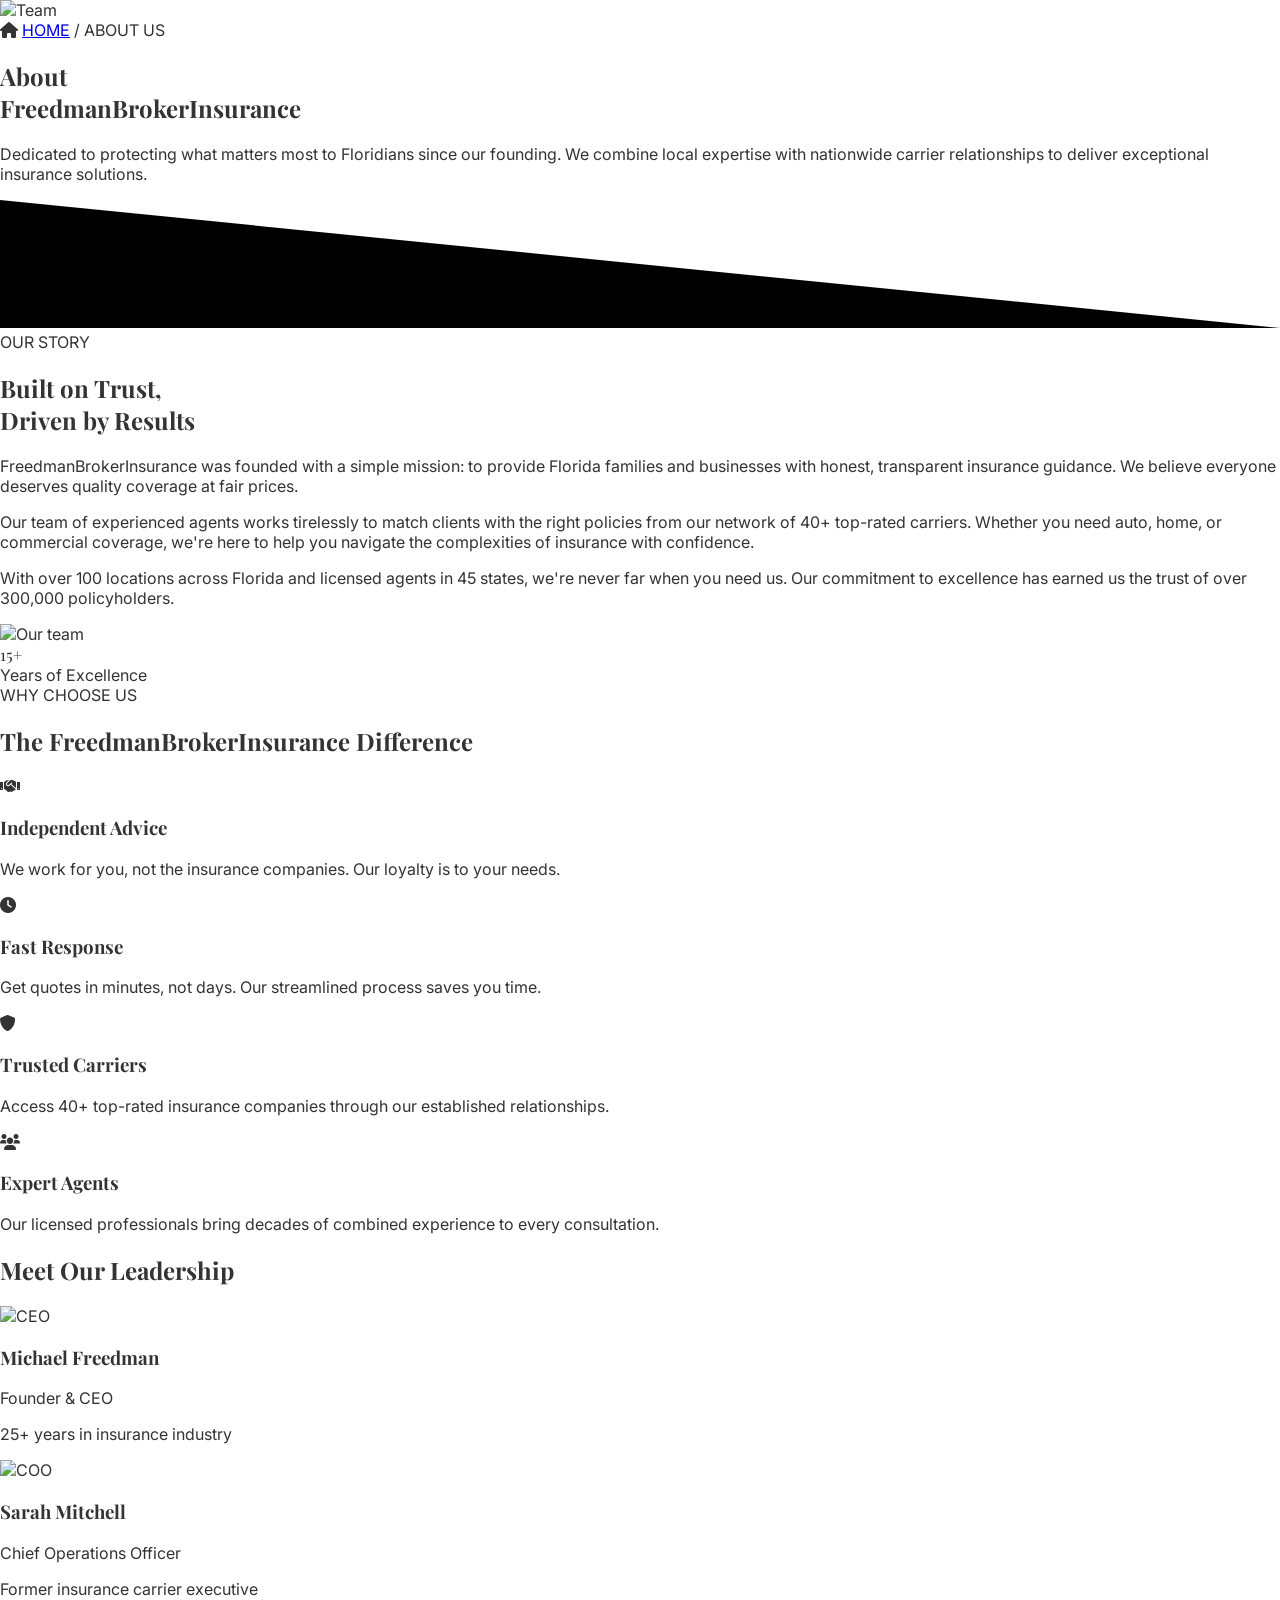
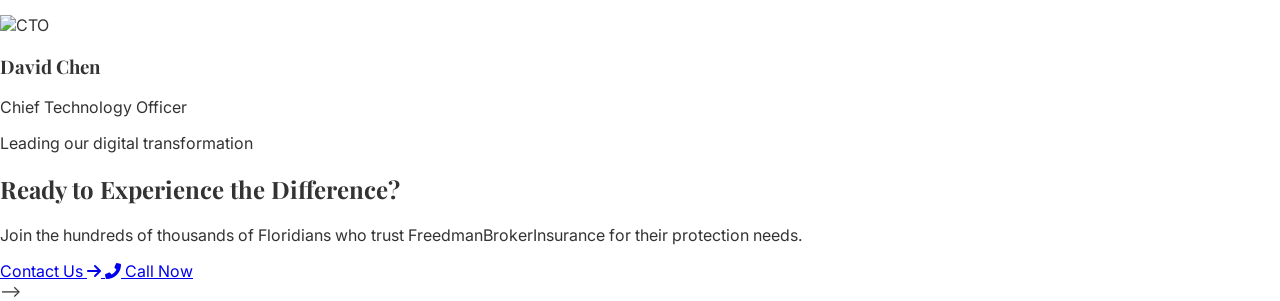
==== about.html @ 099dc634 "Rename about (2).html to about.html" ====
<!DOCTYPE html>
<html lang="en">
<head>
    <meta charset="UTF-8">
    <meta name="viewport" content="width=device-width, initial-scale=1.0">
    <title>About Us - FreedmanBrokerInsurance</title>
    <script src="https://cdn.tailwindcss.com"></script>
    <script>
        tailwind.config = {
            theme: {
                extend: {
                    colors: {
                        'dark-blue': '#0d152e',
                        'primary-red': '#c91414',
                    },
                    fontFamily: {
                        'serif': ['Playfair Display', 'serif'],
                    }
                }
            }
        }
    </script>
    <link href="https://cdnjs.cloudflare.com/ajax/libs/font-awesome/6.0.0/css/all.min.css" rel="stylesheet">
    <link href="https://fonts.googleapis.com/css2?family=Playfair+Display:wght@400;500;600;700;800;900&family=Inter:wght@300;400;500;600;700&display=swap" rel="stylesheet">
    <style>
        body { font-family: 'Inter', sans-serif; color: #333; margin: 0; padding: 0; }
        h1, h2, h3, h4, h5, h6, .serif { font-family: 'Playfair Display', serif; }
    </style>
  <link rel="icon" type="image/svg+xml" href="favicon.svg">
<script src="js/load-partials.js"></script>
</head>
<body class="overflow-x-hidden">

    <div id="header-container"></div>

<section class="relative bg-gray-100 pt-16 pb-32 overflow-hidden">
    <div class="absolute inset-0 z-0">
        <img src="https://images.unsplash.com/photo-1552664730-d307ca884978?w=2000&q=80" alt="Team" class="w-full h-full object-cover object-center">
        <div class="absolute inset-0 bg-gradient-to-r from-gray-900/95 via-gray-900/80 to-transparent"></div>
    </div>
    
    <div class="max-w-7xl mx-auto px-4 relative z-10">
        <div class="max-w-2xl text-white">
            <div class="flex items-center text-xs font-bold tracking-wider text-primary-red mb-6 uppercase">
                <i class="fas fa-home mr-2 text-white/70"></i> <a href="index.html" class="text-white/70 mx-2 hover:text-white">HOME</a> / <span class="ml-2 text-white">ABOUT US</span>
            </div>
            
            <h1 class="text-5xl md:text-6xl font-bold mb-4 leading-[1.1] serif">
                About<br>
                <span class="text-primary-red">FreedmanBrokerInsurance</span>
            </h1>
            
            <p class="text-lg text-gray-300 leading-relaxed font-light max-w-xl">
                Dedicated to protecting what matters most to Floridians since our founding. We combine local expertise with nationwide carrier relationships to deliver exceptional insurance solutions.
            </p>
        </div>
    </div>
    
    <div class="absolute bottom-0 left-0 w-full overflow-hidden leading-[0]">
        <svg class="relative block w-full h-[60px] md:h-[100px]" data-name="Layer 1" xmlns="http://www.w3.org/2000/svg" viewBox="0 0 1200 120" preserveAspectRatio="none">
            <path d="M1200 120L0 120 0 0 1200 120z" class="fill-white"></path>
        </svg>
    </div>
</section>

<section class="py-16 md:py-24 bg-white">
    <div class="max-w-7xl mx-auto px-4">
        <div class="grid grid-cols-1 lg:grid-cols-2 gap-16 items-center">
            <div>
                <div class="inline-block border border-red-200 text-primary-red text-xs font-bold px-3 py-1 rounded-full uppercase tracking-wider mb-6 bg-red-50">
                    OUR STORY
                </div>
                <h2 class="text-3xl md:text-5xl font-bold mb-6 serif">Built on Trust,<br>Driven by Results</h2>
                <p class="text-gray-600 mb-6 leading-relaxed">
                    FreedmanBrokerInsurance was founded with a simple mission: to provide Florida families and businesses with honest, transparent insurance guidance. We believe everyone deserves quality coverage at fair prices.
                </p>
                <p class="text-gray-600 mb-6 leading-relaxed">
                    Our team of experienced agents works tirelessly to match clients with the right policies from our network of 40+ top-rated carriers. Whether you need auto, home, or commercial coverage, we're here to help you navigate the complexities of insurance with confidence.
                </p>
                <p class="text-gray-600 leading-relaxed">
                    With over 100 locations across Florida and licensed agents in 45 states, we're never far when you need us. Our commitment to excellence has earned us the trust of over 300,000 policyholders.
                </p>
            </div>
            <div class="relative">
                <img src="https://images.unsplash.com/photo-1600880292203-757bb62b4baf?w=800&h=600&fit=crop" alt="Our team" class="rounded-2xl shadow-2xl">
                <div class="absolute -bottom-6 -left-6 bg-primary-red text-white p-6 rounded-xl shadow-lg">
                    <div class="text-4xl font-bold serif">15+</div>
                    <div class="text-sm">Years of Excellence</div>
                </div>
            </div>
        </div>
    </div>
</section>

<section class="py-16 md:py-24 bg-gray-50">
    <div class="max-w-7xl mx-auto px-4 text-center">
        <div class="inline-block border border-red-200 text-primary-red text-xs font-bold px-3 py-1 rounded-full uppercase tracking-wider mb-6 bg-red-50">
            WHY CHOOSE US
        </div>
        <h2 class="text-3xl md:text-5xl font-bold mb-12 serif">The FreedmanBrokerInsurance Difference</h2>
        
        <div class="grid grid-cols-1 md:grid-cols-2 lg:grid-cols-4 gap-8">
            <div class="bg-white p-8 rounded-2xl shadow-sm border border-gray-100 hover:shadow-lg transition">
                <div class="w-16 h-16 bg-red-50 rounded-full flex items-center justify-center text-primary-red text-2xl mb-6 mx-auto">
                    <i class="fas fa-handshake"></i>
                </div>
                <h3 class="text-xl font-bold mb-3 serif">Independent Advice</h3>
                <p class="text-gray-500 text-sm">We work for you, not the insurance companies. Our loyalty is to your needs.</p>
            </div>
            
            <div class="bg-white p-8 rounded-2xl shadow-sm border border-gray-100 hover:shadow-lg transition">
                <div class="w-16 h-16 bg-red-50 rounded-full flex items-center justify-center text-primary-red text-2xl mb-6 mx-auto">
                    <i class="fas fa-clock"></i>
                </div>
                <h3 class="text-xl font-bold mb-3 serif">Fast Response</h3>
                <p class="text-gray-500 text-sm">Get quotes in minutes, not days. Our streamlined process saves you time.</p>
            </div>
            
            <div class="bg-white p-8 rounded-2xl shadow-sm border border-gray-100 hover:shadow-lg transition">
                <div class="w-16 h-16 bg-red-50 rounded-full flex items-center justify-center text-primary-red text-2xl mb-6 mx-auto">
                    <i class="fas fa-shield-alt"></i>
                </div>
                <h3 class="text-xl font-bold mb-3 serif">Trusted Carriers</h3>
                <p class="text-gray-500 text-sm">Access 40+ top-rated insurance companies through our established relationships.</p>
            </div>
            
            <div class="bg-white p-8 rounded-2xl shadow-sm border border-gray-100 hover:shadow-lg transition">
                <div class="w-16 h-16 bg-red-50 rounded-full flex items-center justify-center text-primary-red text-2xl mb-6 mx-auto">
                    <i class="fas fa-users"></i>
                </div>
                <h3 class="text-xl font-bold mb-3 serif">Expert Agents</h3>
                <p class="text-gray-500 text-sm">Our licensed professionals bring decades of combined experience to every consultation.</p>
            </div>
        </div>
    </div>
</section>

<section class="py-16 md:py-24 bg-dark-blue text-white">
    <div class="max-w-7xl mx-auto px-4 text-center">
        <h2 class="text-3xl md:text-5xl font-bold mb-12 serif text-yellow-500">Meet Our Leadership</h2>
        
        <div class="grid grid-cols-1 md:grid-cols-3 gap-8">
            <div class="text-center">
                <img src="https://images.unsplash.com/photo-1560250097-0b93528c311a?w=400&h=400&fit=crop" alt="CEO" class="w-40 h-40 rounded-full mx-auto mb-4 object-cover border-4 border-white/20">
                <h3 class="text-xl font-bold">Michael Freedman</h3>
                <p class="text-primary-red text-sm mb-2">Founder & CEO</p>
                <p class="text-gray-400 text-sm">25+ years in insurance industry</p>
            </div>
            
            <div class="text-center">
                <img src="https://images.unsplash.com/photo-1573496359142-b8d87734a5a2?w=400&h=400&fit=crop" alt="COO" class="w-40 h-40 rounded-full mx-auto mb-4 object-cover border-4 border-white/20">
                <h3 class="text-xl font-bold">Sarah Mitchell</h3>
                <p class="text-primary-red text-sm mb-2">Chief Operations Officer</p>
                <p class="text-gray-400 text-sm">Former insurance carrier executive</p>
            </div>
            
            <div class="text-center">
                <img src="https://images.unsplash.com/photo-1472099645785-5658abf4ff4e?w=400&h=400&fit=crop" alt="CTO" class="w-40 h-40 rounded-full mx-auto mb-4 object-cover border-4 border-white/20">
                <h3 class="text-xl font-bold">David Chen</h3>
                <p class="text-primary-red text-sm mb-2">Chief Technology Officer</p>
                <p class="text-gray-400 text-sm">Leading our digital transformation</p>
            </div>
        </div>
    </div>
</section>

<section class="py-16 md:py-24 bg-white">
    <div class="max-w-4xl mx-auto px-4 text-center">
        <h2 class="text-3xl md:text-5xl font-bold mb-6 serif">Ready to Experience the Difference?</h2>
        <p class="text-gray-600 mb-10 max-w-2xl mx-auto">
            Join the hundreds of thousands of Floridians who trust FreedmanBrokerInsurance for their protection needs.
        </p>
        <div class="flex flex-col sm:flex-row justify-center gap-4">
            <a href="contact.html" class="bg-primary-red text-white px-10 py-4 rounded font-bold text-lg hover:bg-red-800 transition inline-flex items-center justify-center">
                Contact Us <i class="fas fa-arrow-right ml-3"></i>
            </a>
            <a href="tel:17272301000" class="bg-dark-blue text-white px-10 py-4 rounded font-bold text-lg hover:bg-gray-800 transition inline-flex items-center justify-center">
                <i class="fas fa-phone-alt mr-3"></i> Call Now
            </a>
        </div>
    </div>
</section>

 -->

<script>
// Mobile Menu Toggle
const mobileMenuBtn = document.getElementById('mobileMenuBtn');
const mobileMenu = document.getElementById('mobileMenu');

if (mobileMenuBtn && mobileMenu) {
    mobileMenuBtn.addEventListener('click', () => {
        mobileMenu.classList.toggle('hidden');
        const icon = mobileMenuBtn.querySelector('i');
        if (mobileMenu.classList.contains('hidden')) {
            icon.className = 'fas fa-bars';
        } else {
            icon.className = 'fas fa-times';
        }
    });
}
</script>
    <div id="footer-container"></div>
</body>
</html>
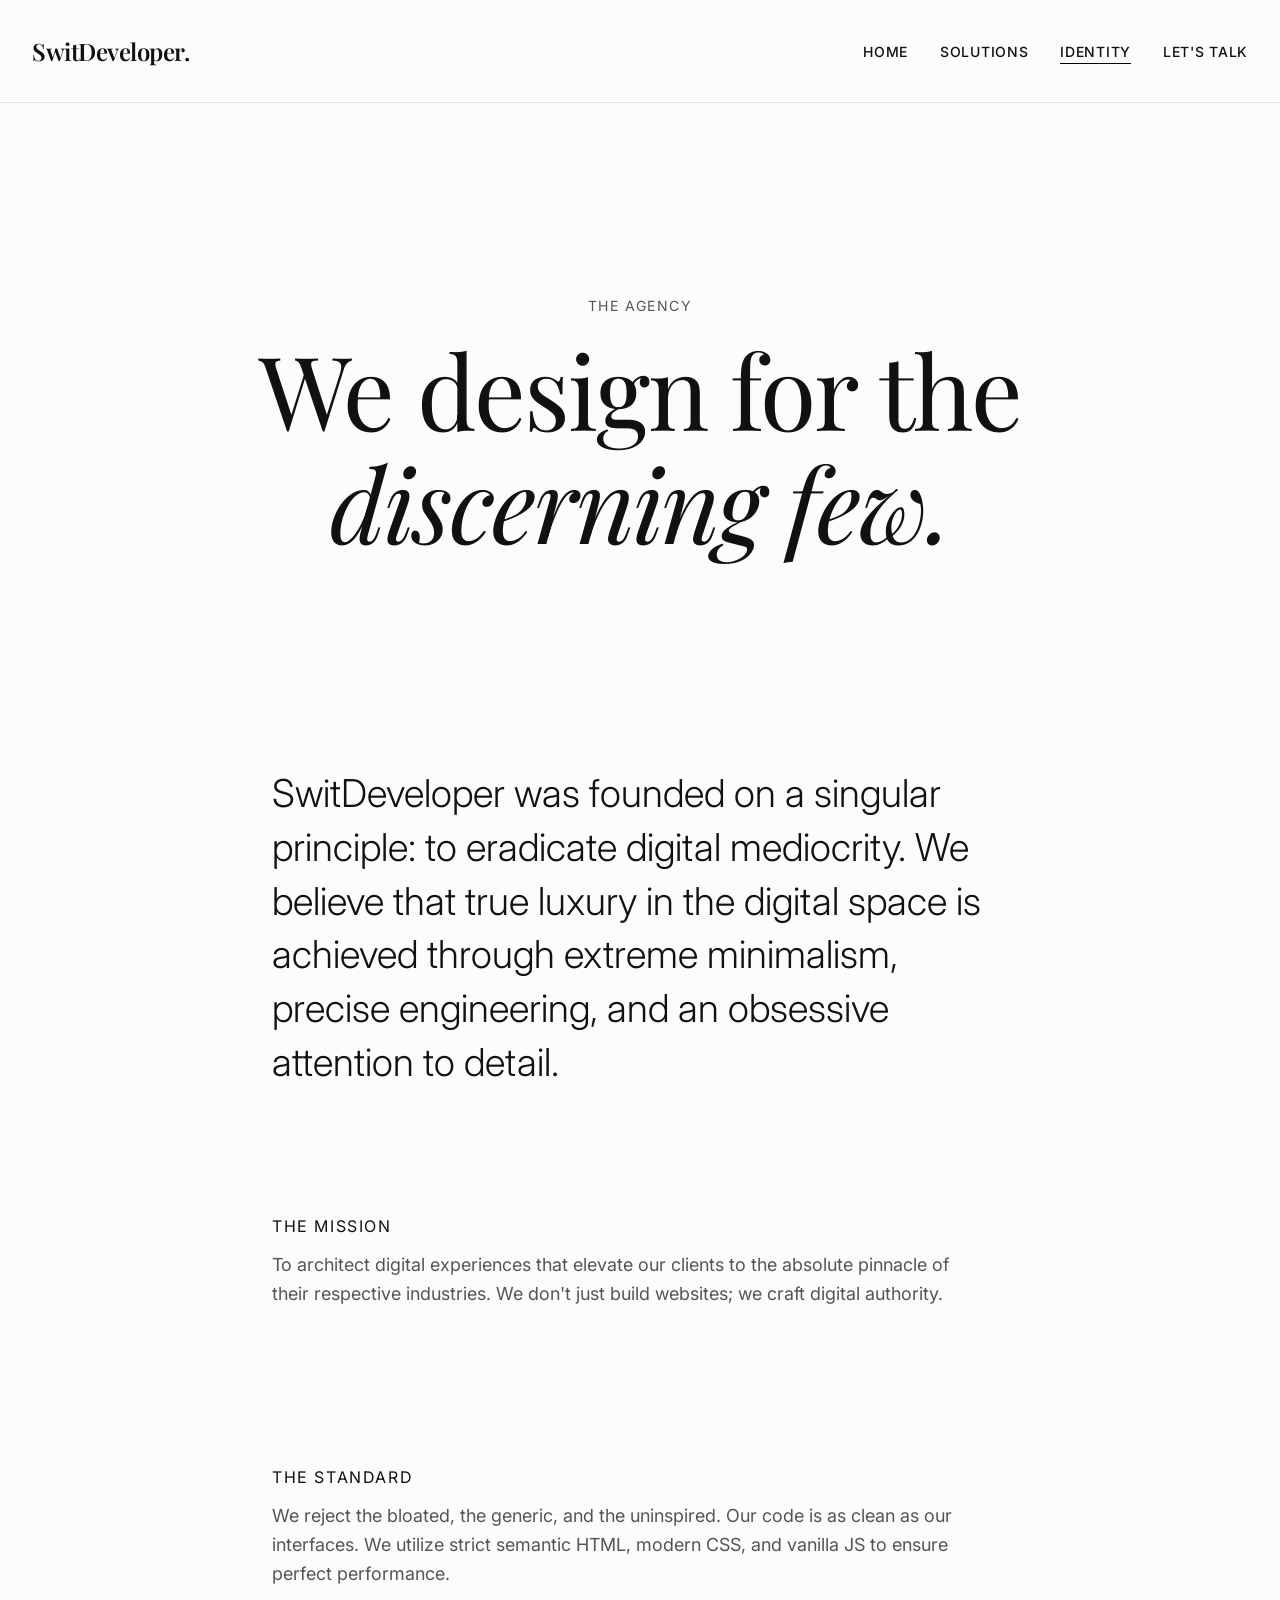
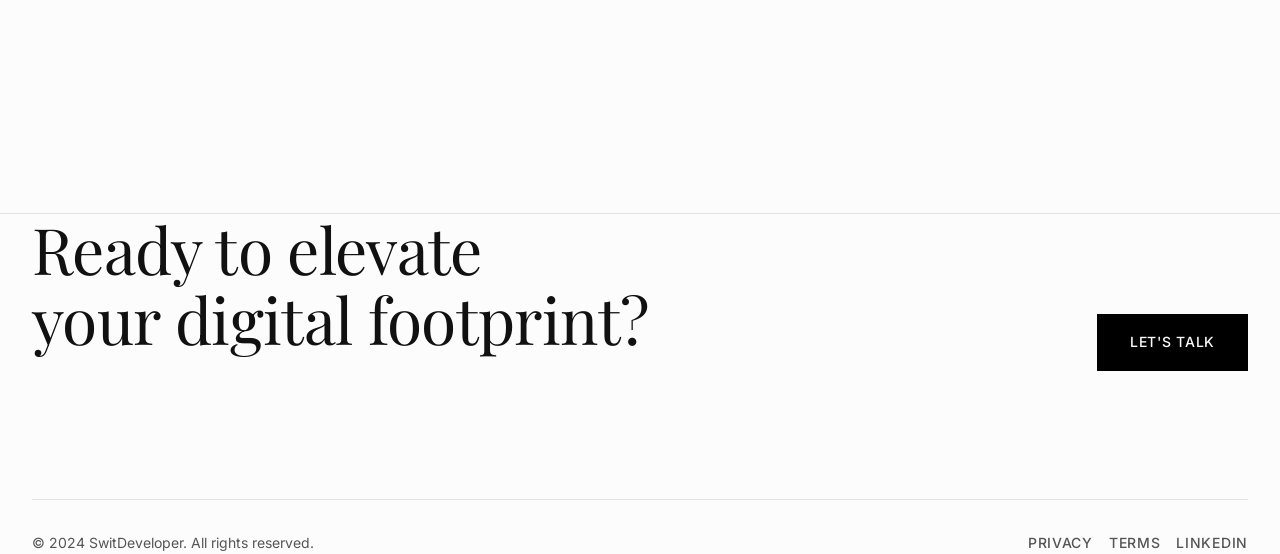
==== commit f6323d71: "feat: implement premium minimalist agency website Co-authored-by: google-labs-jules[bot] <161369871+" ====
--- a/about.html
+++ b/about.html
@@ -1,205 +1,69 @@
 <!DOCTYPE html>
 <html lang="en">
 <head>
-    <meta charset="UTF-8">
-    <meta name="viewport" content="width=device-width, initial-scale=1.0">
-    <title>About Us - FreedmanBrokerInsurance</title>
-    <script src="https://cdn.tailwindcss.com"></script>
-    <script>
-        tailwind.config = {
-            theme: {
-                extend: {
-                    colors: {
-                        'dark-blue': '#0d152e',
-                        'primary-red': '#c91414',
-                    },
-                    fontFamily: {
-                        'serif': ['Playfair Display', 'serif'],
-                    }
-                }
-            }
-        }
-    </script>
-    <link href="https://cdnjs.cloudflare.com/ajax/libs/font-awesome/6.0.0/css/all.min.css" rel="stylesheet">
-    <link href="https://fonts.googleapis.com/css2?family=Playfair+Display:wght@400;500;600;700;800;900&family=Inter:wght@300;400;500;600;700&display=swap" rel="stylesheet">
-    <style>
-        body { font-family: 'Inter', sans-serif; color: #333; margin: 0; padding: 0; }
-        h1, h2, h3, h4, h5, h6, .serif { font-family: 'Playfair Display', serif; }
-    </style>
-  <link rel="icon" type="image/svg+xml" href="favicon.svg">
-<script src="js/load-partials.js"></script>
+  <meta charset="UTF-8">
+  <meta name="viewport" content="width=device-width, initial-scale=1.0">
+  <title>Our Identity | SwitDeveloper</title>
+
+  <link rel="preconnect" href="https://fonts.googleapis.com">
+  <link rel="preconnect" href="https://fonts.gstatic.com" crossorigin>
+  <link href="https://fonts.googleapis.com/css2?family=Inter:wght@300;400;500&family=Playfair+Display:ital,wght@0,400;0,600;1,400&display=swap" rel="stylesheet">
+
+  <link rel="stylesheet" href="style.css">
 </head>
-<body class="overflow-x-hidden">
+<body>
 
-    <div id="header-container"></div>
+  <header>
+    <div class="container flex-between">
+      <div class="logo"><a href="index.html">SwitDeveloper.</a></div>
+      <nav>
+        <ul>
+          <li><a href="index.html">Home</a></li>
+          <li><a href="services.html">Solutions</a></li>
+          <li><a href="about.html">Identity</a></li>
+          <li><a href="contact.html">Let's Talk</a></li>
+        </ul>
+      </nav>
+    </div>
+  </header>
 
-<section class="relative bg-gray-100 pt-16 pb-32 overflow-hidden">
-    <div class="absolute inset-0 z-0">
-        <img src="https://images.unsplash.com/photo-1552664730-d307ca884978?w=2000&q=80" alt="Team" class="w-full h-full object-cover object-center">
-        <div class="absolute inset-0 bg-gradient-to-r from-gray-900/95 via-gray-900/80 to-transparent"></div>
+  <main>
+    <section class="container section-padding-large fade-up" style="text-align: center; max-width: 1000px;">
+      <span style="display: block; font-size: 0.875rem; letter-spacing: 0.1em; text-transform: uppercase; margin-bottom: var(--spacing-sm); color: var(--text-muted);">The Agency</span>
+      <h1>We design for the <br><em>discerning few.</em></h1>
+    </section>
+
+    <section class="container fade-up" style="max-width: 800px; margin-bottom: var(--spacing-xxl);">
+      <p class="lead" style="color: var(--text-color); font-weight: 300; font-size: clamp(1.5rem, 3vw, 2.5rem); line-height: 1.4; margin-bottom: var(--spacing-lg);">SwitDeveloper was founded on a singular principle: to eradicate digital mediocrity. We believe that true luxury in the digital space is achieved through extreme minimalism, precise engineering, and an obsessive attention to detail.</p>
+
+      <div class="grid grid-2" style="margin-top: var(--spacing-xl); gap: var(--spacing-xl);">
+        <div>
+          <h3 style="font-family: var(--font-sans); font-size: 1rem; text-transform: uppercase; letter-spacing: 0.1em;">The Mission</h3>
+          <p>To architect digital experiences that elevate our clients to the absolute pinnacle of their respective industries. We don't just build websites; we craft digital authority.</p>
+        </div>
+        <div>
+          <h3 style="font-family: var(--font-sans); font-size: 1rem; text-transform: uppercase; letter-spacing: 0.1em;">The Standard</h3>
+          <p>We reject the bloated, the generic, and the uninspired. Our code is as clean as our interfaces. We utilize strict semantic HTML, modern CSS, and vanilla JS to ensure perfect performance.</p>
+        </div>
+      </div>
+    </section>
+  </main>
+
+  <footer class="container fade-up">
+    <div class="footer-top">
+      <h2>Ready to elevate <br>your digital footprint?</h2>
+      <a href="contact.html" class="btn btn-primary">Let's Talk</a>
     </div>
-    
-    <div class="max-w-7xl mx-auto px-4 relative z-10">
-        <div class="max-w-2xl text-white">
-            <div class="flex items-center text-xs font-bold tracking-wider text-primary-red mb-6 uppercase">
-                <i class="fas fa-home mr-2 text-white/70"></i> <a href="index.html" class="text-white/70 mx-2 hover:text-white">HOME</a> / <span class="ml-2 text-white">ABOUT US</span>
-            </div>
-            
-            <h1 class="text-5xl md:text-6xl font-bold mb-4 leading-[1.1] serif">
-                About<br>
-                <span class="text-primary-red">FreedmanBrokerInsurance</span>
-            </h1>
-            
-            <p class="text-lg text-gray-300 leading-relaxed font-light max-w-xl">
-                Dedicated to protecting what matters most to Floridians since our founding. We combine local expertise with nationwide carrier relationships to deliver exceptional insurance solutions.
-            </p>
-        </div>
+    <div class="footer-bottom">
+      <span>&copy; 2024 SwitDeveloper. All rights reserved.</span>
+      <nav style="display: flex; gap: var(--spacing-sm);">
+        <a href="#">Privacy</a>
+        <a href="#">Terms</a>
+        <a href="#">LinkedIn</a>
+      </nav>
     </div>
-    
-    <div class="absolute bottom-0 left-0 w-full overflow-hidden leading-[0]">
-        <svg class="relative block w-full h-[60px] md:h-[100px]" data-name="Layer 1" xmlns="http://www.w3.org/2000/svg" viewBox="0 0 1200 120" preserveAspectRatio="none">
-            <path d="M1200 120L0 120 0 0 1200 120z" class="fill-white"></path>
-        </svg>
-    </div>
-</section>
+  </footer>
 
-<section class="py-16 md:py-24 bg-white">
-    <div class="max-w-7xl mx-auto px-4">
-        <div class="grid grid-cols-1 lg:grid-cols-2 gap-16 items-center">
-            <div>
-                <div class="inline-block border border-red-200 text-primary-red text-xs font-bold px-3 py-1 rounded-full uppercase tracking-wider mb-6 bg-red-50">
-                    OUR STORY
-                </div>
-                <h2 class="text-3xl md:text-5xl font-bold mb-6 serif">Built on Trust,<br>Driven by Results</h2>
-                <p class="text-gray-600 mb-6 leading-relaxed">
-                    FreedmanBrokerInsurance was founded with a simple mission: to provide Florida families and businesses with honest, transparent insurance guidance. We believe everyone deserves quality coverage at fair prices.
-                </p>
-                <p class="text-gray-600 mb-6 leading-relaxed">
-                    Our team of experienced agents works tirelessly to match clients with the right policies from our network of 40+ top-rated carriers. Whether you need auto, home, or commercial coverage, we're here to help you navigate the complexities of insurance with confidence.
-                </p>
-                <p class="text-gray-600 leading-relaxed">
-                    With over 100 locations across Florida and licensed agents in 45 states, we're never far when you need us. Our commitment to excellence has earned us the trust of over 300,000 policyholders.
-                </p>
-            </div>
-            <div class="relative">
-                <img src="https://images.unsplash.com/photo-1600880292203-757bb62b4baf?w=800&h=600&fit=crop" alt="Our team" class="rounded-2xl shadow-2xl">
-                <div class="absolute -bottom-6 -left-6 bg-primary-red text-white p-6 rounded-xl shadow-lg">
-                    <div class="text-4xl font-bold serif">15+</div>
-                    <div class="text-sm">Years of Excellence</div>
-                </div>
-            </div>
-        </div>
-    </div>
-</section>
-
-<section class="py-16 md:py-24 bg-gray-50">
-    <div class="max-w-7xl mx-auto px-4 text-center">
-        <div class="inline-block border border-red-200 text-primary-red text-xs font-bold px-3 py-1 rounded-full uppercase tracking-wider mb-6 bg-red-50">
-            WHY CHOOSE US
-        </div>
-        <h2 class="text-3xl md:text-5xl font-bold mb-12 serif">The FreedmanBrokerInsurance Difference</h2>
-        
-        <div class="grid grid-cols-1 md:grid-cols-2 lg:grid-cols-4 gap-8">
-            <div class="bg-white p-8 rounded-2xl shadow-sm border border-gray-100 hover:shadow-lg transition">
-                <div class="w-16 h-16 bg-red-50 rounded-full flex items-center justify-center text-primary-red text-2xl mb-6 mx-auto">
-                    <i class="fas fa-handshake"></i>
-                </div>
-                <h3 class="text-xl font-bold mb-3 serif">Independent Advice</h3>
-                <p class="text-gray-500 text-sm">We work for you, not the insurance companies. Our loyalty is to your needs.</p>
-            </div>
-            
-            <div class="bg-white p-8 rounded-2xl shadow-sm border border-gray-100 hover:shadow-lg transition">
-                <div class="w-16 h-16 bg-red-50 rounded-full flex items-center justify-center text-primary-red text-2xl mb-6 mx-auto">
-                    <i class="fas fa-clock"></i>
-                </div>
-                <h3 class="text-xl font-bold mb-3 serif">Fast Response</h3>
-                <p class="text-gray-500 text-sm">Get quotes in minutes, not days. Our streamlined process saves you time.</p>
-            </div>
-            
-            <div class="bg-white p-8 rounded-2xl shadow-sm border border-gray-100 hover:shadow-lg transition">
-                <div class="w-16 h-16 bg-red-50 rounded-full flex items-center justify-center text-primary-red text-2xl mb-6 mx-auto">
-                    <i class="fas fa-shield-alt"></i>
-                </div>
-                <h3 class="text-xl font-bold mb-3 serif">Trusted Carriers</h3>
-                <p class="text-gray-500 text-sm">Access 40+ top-rated insurance companies through our established relationships.</p>
-            </div>
-            
-            <div class="bg-white p-8 rounded-2xl shadow-sm border border-gray-100 hover:shadow-lg transition">
-                <div class="w-16 h-16 bg-red-50 rounded-full flex items-center justify-center text-primary-red text-2xl mb-6 mx-auto">
-                    <i class="fas fa-users"></i>
-                </div>
-                <h3 class="text-xl font-bold mb-3 serif">Expert Agents</h3>
-                <p class="text-gray-500 text-sm">Our licensed professionals bring decades of combined experience to every consultation.</p>
-            </div>
-        </div>
-    </div>
-</section>
-
-<section class="py-16 md:py-24 bg-dark-blue text-white">
-    <div class="max-w-7xl mx-auto px-4 text-center">
-        <h2 class="text-3xl md:text-5xl font-bold mb-12 serif text-yellow-500">Meet Our Leadership</h2>
-        
-        <div class="grid grid-cols-1 md:grid-cols-3 gap-8">
-            <div class="text-center">
-                <img src="https://images.unsplash.com/photo-1560250097-0b93528c311a?w=400&h=400&fit=crop" alt="CEO" class="w-40 h-40 rounded-full mx-auto mb-4 object-cover border-4 border-white/20">
-                <h3 class="text-xl font-bold">Michael Freedman</h3>
-                <p class="text-primary-red text-sm mb-2">Founder & CEO</p>
-                <p class="text-gray-400 text-sm">25+ years in insurance industry</p>
-            </div>
-            
-            <div class="text-center">
-                <img src="https://images.unsplash.com/photo-1573496359142-b8d87734a5a2?w=400&h=400&fit=crop" alt="COO" class="w-40 h-40 rounded-full mx-auto mb-4 object-cover border-4 border-white/20">
-                <h3 class="text-xl font-bold">Sarah Mitchell</h3>
-                <p class="text-primary-red text-sm mb-2">Chief Operations Officer</p>
-                <p class="text-gray-400 text-sm">Former insurance carrier executive</p>
-            </div>
-            
-            <div class="text-center">
-                <img src="https://images.unsplash.com/photo-1472099645785-5658abf4ff4e?w=400&h=400&fit=crop" alt="CTO" class="w-40 h-40 rounded-full mx-auto mb-4 object-cover border-4 border-white/20">
-                <h3 class="text-xl font-bold">David Chen</h3>
-                <p class="text-primary-red text-sm mb-2">Chief Technology Officer</p>
-                <p class="text-gray-400 text-sm">Leading our digital transformation</p>
-            </div>
-        </div>
-    </div>
-</section>
-
-<section class="py-16 md:py-24 bg-white">
-    <div class="max-w-4xl mx-auto px-4 text-center">
-        <h2 class="text-3xl md:text-5xl font-bold mb-6 serif">Ready to Experience the Difference?</h2>
-        <p class="text-gray-600 mb-10 max-w-2xl mx-auto">
-            Join the hundreds of thousands of Floridians who trust FreedmanBrokerInsurance for their protection needs.
-        </p>
-        <div class="flex flex-col sm:flex-row justify-center gap-4">
-            <a href="contact.html" class="bg-primary-red text-white px-10 py-4 rounded font-bold text-lg hover:bg-red-800 transition inline-flex items-center justify-center">
-                Contact Us <i class="fas fa-arrow-right ml-3"></i>
-            </a>
-            <a href="tel:17272301000" class="bg-dark-blue text-white px-10 py-4 rounded font-bold text-lg hover:bg-gray-800 transition inline-flex items-center justify-center">
-                <i class="fas fa-phone-alt mr-3"></i> Call Now
-            </a>
-        </div>
-    </div>
-</section>
-
- -->
-
-<script>
-// Mobile Menu Toggle
-const mobileMenuBtn = document.getElementById('mobileMenuBtn');
-const mobileMenu = document.getElementById('mobileMenu');
-
-if (mobileMenuBtn && mobileMenu) {
-    mobileMenuBtn.addEventListener('click', () => {
-        mobileMenu.classList.toggle('hidden');
-        const icon = mobileMenuBtn.querySelector('i');
-        if (mobileMenu.classList.contains('hidden')) {
-            icon.className = 'fas fa-bars';
-        } else {
-            icon.className = 'fas fa-times';
-        }
-    });
-}
-</script>
-    <div id="footer-container"></div>
+  <script src="main.js"></script>
 </body>
 </html>
--- a/style.css
+++ b/style.css
@@ -0,0 +1,358 @@
+:root {
+  /* Color Palette - High Contrast Minimalist */
+  --bg-color: #fcfcfc;
+  --text-color: #111111;
+  --text-muted: #555555;
+  --accent-color: #000000;
+  --border-color: rgba(0, 0, 0, 0.1);
+  --border-focus: rgba(0, 0, 0, 0.8);
+
+  /* Typography */
+  --font-serif: 'Playfair Display', 'Georgia', serif;
+  --font-sans: 'Inter', -apple-system, BlinkMacSystemFont, "Segoe UI", Roboto, Helvetica, Arial, sans-serif;
+
+  /* Layout Spacing */
+  --spacing-xs: 0.5rem;
+  --spacing-sm: 1rem;
+  --spacing-md: 2rem;
+  --spacing-lg: 4rem;
+  --spacing-xl: 8rem;
+  --spacing-xxl: 12rem;
+
+  /* Container Width */
+  --container-width: 1440px;
+}
+
+/* Reset & Base Styles */
+*, *::before, *::after {
+  box-sizing: border-box;
+  margin: 0;
+  padding: 0;
+}
+
+body {
+  background-color: var(--bg-color);
+  color: var(--text-color);
+  font-family: var(--font-sans);
+  font-size: 1.125rem;
+  line-height: 1.6;
+  -webkit-font-smoothing: antialiased;
+  -moz-osx-font-smoothing: grayscale;
+  overflow-x: hidden;
+}
+
+/* Typography */
+h1, h2, h3, h4, h5, h6 {
+  font-family: var(--font-serif);
+  font-weight: 400;
+  line-height: 1.1;
+  margin-bottom: var(--spacing-sm);
+}
+
+h1 {
+  font-size: clamp(3rem, 8vw, 7rem);
+  letter-spacing: -0.02em;
+}
+
+h2 {
+  font-size: clamp(2.5rem, 5vw, 4.5rem);
+  letter-spacing: -0.01em;
+}
+
+h3 {
+  font-size: clamp(1.75rem, 3vw, 2.5rem);
+}
+
+p {
+  color: var(--text-muted);
+  max-width: 65ch;
+  margin-bottom: var(--spacing-md);
+}
+
+p.lead {
+  font-size: clamp(1.25rem, 2vw, 1.75rem);
+  color: var(--text-color);
+}
+
+a {
+  color: inherit;
+  text-decoration: none;
+  transition: color 0.3s ease;
+}
+
+/* Layout Utilities */
+.container {
+  max-width: var(--container-width);
+  margin: 0 auto;
+  padding: 0 var(--spacing-md);
+}
+
+.section-padding {
+  padding: var(--spacing-xl) 0;
+}
+
+.section-padding-large {
+  padding: var(--spacing-xxl) 0;
+}
+
+.grid {
+  display: grid;
+  gap: var(--spacing-lg);
+}
+
+.grid-2 {
+  grid-template-columns: repeat(auto-fit, minmax(min(100%, 500px), 1fr));
+}
+
+.flex {
+  display: flex;
+}
+
+.flex-between {
+  display: flex;
+  justify-content: space-between;
+  align-items: center;
+}
+
+/* Header & Nav */
+header {
+  padding: var(--spacing-md) 0;
+  border-bottom: 1px solid var(--border-color);
+  position: sticky;
+  top: 0;
+  background-color: rgba(252, 252, 252, 0.95);
+  backdrop-filter: blur(10px);
+  z-index: 100;
+}
+
+.logo {
+  font-family: var(--font-serif);
+  font-size: 1.5rem;
+  font-weight: 600;
+  letter-spacing: -0.02em;
+}
+
+nav ul {
+  list-style: none;
+  display: flex;
+  gap: var(--spacing-md);
+}
+
+nav a {
+  font-size: 0.875rem;
+  text-transform: uppercase;
+  letter-spacing: 0.05em;
+  font-weight: 500;
+  position: relative;
+}
+
+nav a::after {
+  content: '';
+  position: absolute;
+  bottom: -4px;
+  left: 0;
+  width: 100%;
+  height: 1px;
+  background-color: var(--accent-color);
+  transform: scaleX(0);
+  transform-origin: right;
+  transition: transform 0.4s cubic-bezier(0.165, 0.84, 0.44, 1);
+}
+
+nav a:hover::after,
+nav a.active::after {
+  transform: scaleX(1);
+  transform-origin: left;
+}
+
+/* Hero Section */
+.hero {
+  min-height: 80vh;
+  display: flex;
+  align-items: center;
+  padding-top: var(--spacing-xl);
+}
+
+.hero-content {
+  max-width: 900px;
+}
+
+/* Buttons */
+.btn {
+  display: inline-flex;
+  align-items: center;
+  justify-content: center;
+  padding: 1rem 2rem;
+  font-size: 0.875rem;
+  text-transform: uppercase;
+  letter-spacing: 0.05em;
+  font-weight: 500;
+  border: 1px solid var(--accent-color);
+  background: transparent;
+  color: var(--text-color);
+  cursor: pointer;
+  transition: all 0.4s cubic-bezier(0.165, 0.84, 0.44, 1);
+}
+
+.btn:hover {
+  background: var(--accent-color);
+  color: var(--bg-color);
+}
+
+.btn-primary {
+  background: var(--accent-color);
+  color: var(--bg-color);
+}
+
+.btn-primary:hover {
+  background: transparent;
+  color: var(--text-color);
+}
+
+/* Service Cards / Overview */
+.service-overview {
+  border-top: 1px solid var(--border-color);
+  padding-top: var(--spacing-lg);
+}
+
+.service-item {
+  padding: var(--spacing-md) 0;
+  border-bottom: 1px solid var(--border-color);
+  display: grid;
+  grid-template-columns: 1fr 2fr;
+  gap: var(--spacing-md);
+  transition: opacity 0.3s ease;
+}
+
+.service-item:hover {
+  opacity: 0.7;
+}
+
+.service-item h3 {
+  margin-bottom: 0;
+  font-size: 1.5rem;
+  font-family: var(--font-sans);
+  font-weight: 400;
+}
+
+/* Staggered Layout for Services Page */
+.staggered-section {
+  display: grid;
+  grid-template-columns: repeat(12, 1fr);
+  gap: var(--spacing-md);
+  align-items: center;
+}
+
+.staggered-text {
+  grid-column: 1 / 7;
+}
+
+.staggered-image-placeholder {
+  grid-column: 7 / 13;
+  aspect-ratio: 4/5;
+  background-color: #eaeaea;
+}
+
+.staggered-section.reverse .staggered-text {
+  grid-column: 7 / 13;
+}
+
+.staggered-section.reverse .staggered-image-placeholder {
+  grid-column: 1 / 7;
+}
+
+/* Forms - Minimalist */
+.form-group {
+  margin-bottom: var(--spacing-lg);
+}
+
+.form-group label {
+  display: block;
+  font-size: 0.875rem;
+  text-transform: uppercase;
+  letter-spacing: 0.05em;
+  margin-bottom: var(--spacing-xs);
+  color: var(--text-muted);
+}
+
+.form-control {
+  width: 100%;
+  background: transparent;
+  border: none;
+  border-bottom: 1px solid var(--border-color);
+  padding: 0.5rem 0;
+  font-family: var(--font-sans);
+  font-size: 1.25rem;
+  color: var(--text-color);
+  transition: border-color 0.3s ease;
+  outline: none;
+}
+
+.form-control:focus {
+  border-bottom-color: var(--border-focus);
+}
+
+textarea.form-control {
+  resize: vertical;
+  min-height: 100px;
+}
+
+/* Footer */
+footer {
+  padding: var(--spacing-xl) 0 var(--spacing-md);
+  border-top: 1px solid var(--border-color);
+  margin-top: var(--spacing-xxl);
+}
+
+.footer-top {
+  display: flex;
+  justify-content: space-between;
+  align-items: flex-end;
+  margin-bottom: var(--spacing-xl);
+}
+
+.footer-bottom {
+  display: flex;
+  justify-content: space-between;
+  border-top: 1px solid var(--border-color);
+  padding-top: var(--spacing-md);
+  font-size: 0.875rem;
+  color: var(--text-muted);
+}
+
+/* Utilities */
+.text-right { text-align: right; }
+.text-center { text-align: center; }
+
+/* Animations - Initial State */
+.fade-up {
+  opacity: 0;
+  transform: translateY(40px);
+  transition: opacity 0.8s cubic-bezier(0.165, 0.84, 0.44, 1), transform 0.8s cubic-bezier(0.165, 0.84, 0.44, 1);
+  will-change: opacity, transform;
+}
+
+.fade-up.is-visible {
+  opacity: 1;
+  transform: translateY(0);
+}
+
+/* Responsive */
+@media (max-width: 768px) {
+  .service-item {
+    grid-template-columns: 1fr;
+    gap: var(--spacing-xs);
+  }
+
+  .staggered-text, .staggered-image-placeholder,
+  .staggered-section.reverse .staggered-text,
+  .staggered-section.reverse .staggered-image-placeholder {
+    grid-column: 1 / 13;
+  }
+
+  .footer-top {
+    flex-direction: column;
+    align-items: flex-start;
+    gap: var(--spacing-md);
+  }
+}
